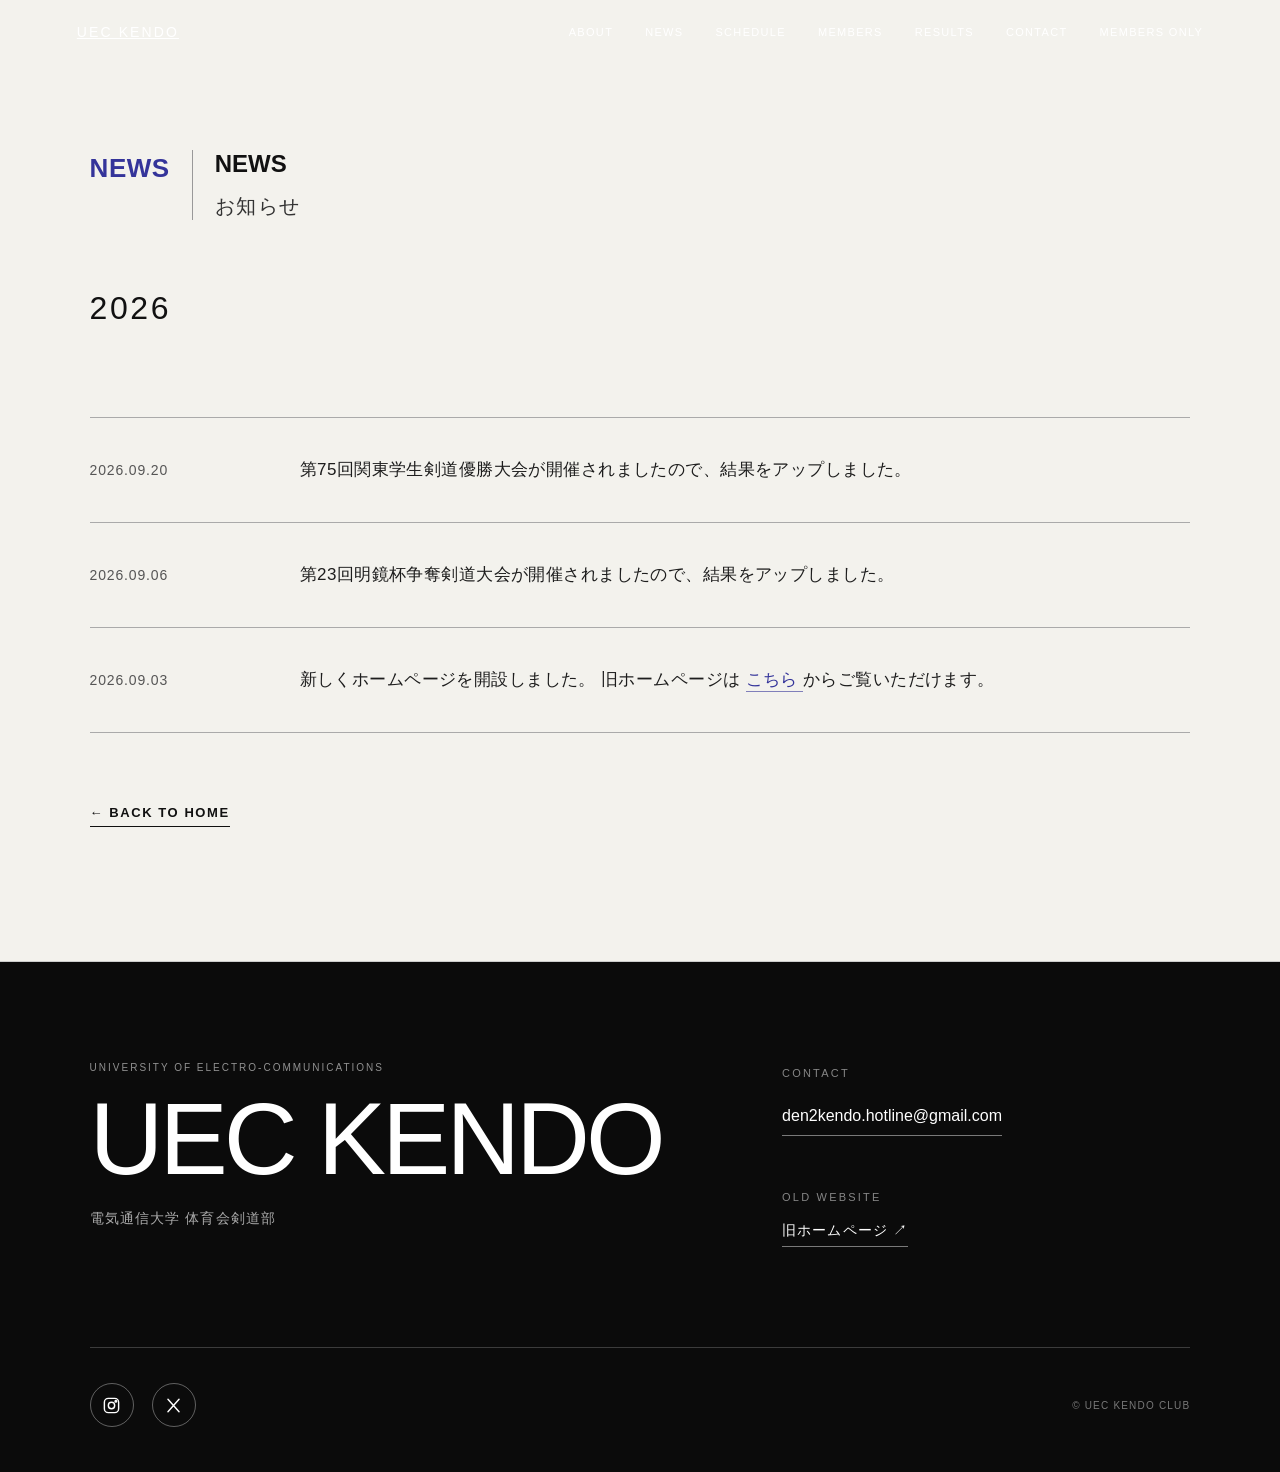
==== news.html @ 384ef1eb "update" ====
<!DOCTYPE html>
<html lang="ja">

<head>
  <meta charset="UTF-8">
  <meta name="viewport" content="width=device-width, initial-scale=1.0">

  <title>お知らせ | 電気通信大学体育会剣道部</title>

  <meta
    name="description"
    content="電気通信大学体育会剣道部のお知らせ一覧です。大会結果、稽古予定、活動情報などを掲載しています。"
  >

  <link rel="stylesheet" href="css/style.css">
</head>

<body>

  <header class="header">

    <a href="index.html" class="logo">
      UEC KENDO
    </a>

    <nav class="nav">
      <a href="index.html#about">ABOUT</a>
      <a href="news.html">NEWS</a>
      <a href="index.html#schedule">SCHEDULE</a>
      <a href="index.html#members">MEMBERS</a>
      <a href="index.html#results">RESULTS</a>
      <a href="index.html#contact">CONTACT</a>
      <a
        href="https://ueckendo-app.onrender.com/members/login"
        class="members-only-link"
      >
        MEMBERS ONLY
      </a>
    </nav>

    <button
      class="menu-button"
      type="button"
      aria-label="メニューを開く"
    >
      <span></span>
      <span></span>
      <span></span>
    </button>

    <div class="mobile-menu">

      <nav class="mobile-nav">
        <a href="index.html#about">ABOUT</a>
        <a href="news.html">NEWS</a>
        <a href="index.html#schedule">SCHEDULE</a>
        <a href="index.html#members">MEMBERS</a>
        <a href="index.html#results">RESULTS</a>
        <a href="index.html#contact">CONTACT</a>
        <a
          href="https://ueckendo-app.onrender.com/members/login"
          class="members-only-link"
        >
          MEMBERS ONLY
        </a>
      </nav>

    </div>

  </header>


  <main>

    <section class="section news-page">

      <div class="section-title">

        <span class="section-number">NEWS</span>

        <div class="section-title-text">
          <h1>NEWS</h1>
          <p>お知らせ</p>
        </div>

      </div>


      <div class="news-year">

        <h2>2026</h2>

        <div class="news-list">

          <article class="news-item">
            <p class="news-date">2026.09.20</p>

            <p class="news-title">
              第75回関東学生剣道優勝大会が開催されましたので、結果をアップしました。
            </p>
          </article>


          <article class="news-item">
            <p class="news-date">2026.09.06</p>

            <p class="news-title">
              第23回明鏡杯争奪剣道大会が開催されましたので、結果をアップしました。
            </p>
          </article>


          <article class="news-item">
            <p class="news-date">2026.09.03</p>

            <p class="news-title">
              新しくホームページを開設しました。
              旧ホームページは

              <a
                href="https://www.ueckendo.club.uec.ac.jp/index.html"
                target="_blank"
                rel="noopener noreferrer"
              >
                こちら
              </a>

              からご覧いただけます。
            </p>
          </article>

        </div>

      </div>

      <div class="news-back">
        <a href="index.html">
          ← BACK TO HOME
        </a>
      </div>

    </section>

  </main>


  <footer id="contact" class="footer">

    <div class="footer-top">

      <div class="footer-title">

        <p class="footer-small">
          UNIVERSITY OF ELECTRO-COMMUNICATIONS
        </p>

        <h2>UEC KENDO</h2>

        <p class="footer-jp">
          電気通信大学 体育会剣道部
        </p>

      </div>


      <div class="footer-contact">

        <p class="footer-label">CONTACT</p>

        <a
          href="mailto:den2kendo.hotline@gmail.com"
          class="footer-mail"
        >
          den2kendo.hotline@gmail.com
        </a>

        <div class="footer-old-site">

          <p class="footer-label">OLD WEBSITE</p>

          <a
            href="https://www.ueckendo.club.uec.ac.jp/index.html"
            target="_blank"
            rel="noopener noreferrer"
            class="footer-old-link"
          >
            旧ホームページ ↗
          </a>

        </div>

      </div>

    </div>


    <div class="footer-bottom">

      <div class="footer-sns">

        <a
          href="https://www.instagram.com/_dentsudai_kendo1210?igsi=Zm1hY2VjYTFmczhw"
          target="_blank"
          rel="noopener noreferrer"
          aria-label="Instagram"
        >
          <svg viewBox="0 0 24 24" aria-hidden="true">
            <rect x="3" y="3" width="18" height="18" rx="5"></rect>
            <circle cx="12" cy="12" r="4"></circle>
            <circle cx="17.5" cy="6.5" r="1"></circle>
          </svg>
        </a>

        <a
          href="https://x.com/ueckendoclub?s=11"
          target="_blank"
          rel="noopener noreferrer"
          aria-label="X"
        >
          <svg viewBox="0 0 24 24" aria-hidden="true">
            <path d="M5 4L19 20M19 4L5 20"></path>
          </svg>
        </a>

      </div>

      <p class="copyright">
        © UEC KENDO CLUB
      </p>

    </div>

  </footer>

  <script src="js/main.js"></script>

</body>
</html>
---- css/style.css ----
* {
  margin: 0;
  padding: 0;
  box-sizing: border-box;
}

html {
  scroll-behavior: smooth;
}

body {
  font-family:
    "Helvetica Neue",
    "Hiragino Kaku Gothic ProN",
    "Yu Gothic",
    sans-serif;

  background: #f3f2ed;
  color: #111;
}


/* ========================
   HEADER
======================== */

.header {
  position: fixed;
  top: 0;
  left: 0;

  width: 100%;
  padding: 24px 6%;

  display: flex;
  justify-content: space-between;
  align-items: center;

  z-index: 1000;

  /* MAINでは透明 */
  background: transparent;

  transition:
    background 0.35s ease,
    backdrop-filter 0.35s ease,
    box-shadow 0.35s ease;
}


/* MAINを抜けた後 */

.header.scrolled {
  background: rgba(52, 52, 154, 0.88);

  backdrop-filter: blur(12px);
  -webkit-backdrop-filter: blur(12px);

  box-shadow: 0 1px 0 rgba(255, 255, 255, 0.1);
}


/* ロゴ */

.logo {
  position: relative;
  z-index: 201;

  color: #fff;

  font-size: 14px;
  font-weight: 500;
  letter-spacing: 0.15em;
}


/* PCナビ */

.nav {
  display: flex;
  align-items: center;
  gap: 32px;
}

.nav a {
  color: #fff;

  text-decoration: none;

  font-size: 11px;
  letter-spacing: 0.12em;

  transition: opacity 0.2s;
}

.nav a:hover {
  opacity: 0.55;
}


/* アンカー移動時にヘッダーが被らない */

html {
  scroll-behavior: smooth;
  scroll-padding-top: 90px;
}

/* ========================
   HAMBURGER MENU
======================== */

.menu-button {
  display: none;

  position: relative;
  z-index: 201;

  width: 44px;
  height: 44px;

  padding: 0;

  border: none;
  background: transparent;

  cursor: pointer;
}

.menu-button span {
  position: absolute;
  left: 7px;

  width: 30px;
  height: 1px;

  background: #fff;

  transition:
    top 0.3s,
    transform 0.3s,
    opacity 0.3s;
}

.menu-button span:nth-child(1) {
  top: 13px;
}

.menu-button span:nth-child(2) {
  top: 21px;
}

.menu-button span:nth-child(3) {
  top: 29px;
}


/* ========================
   MOBILE MENU
======================== */

.mobile-menu {
  position: fixed;

  top: 75px;
  right: 5%;

  width: min(320px, 90vw);

  padding: 25px;

  background: rgba(52, 52, 154, 0.72);

  backdrop-filter: blur(14px);
  -webkit-backdrop-filter: blur(14px);

  border: 1px solid rgba(255, 255, 255, 0.35);

  border-radius: 16px;

  opacity: 0;
  visibility: hidden;

  transform: translateY(-10px);

  z-index: 200;

  transition:
    opacity 0.25s,
    visibility 0.25s,
    transform 0.25s;
}

.mobile-nav {
  display: flex;
  flex-direction: column;
}

.mobile-nav a {
  padding: 14px 4px;

  border-bottom: 1px solid rgba(255, 255, 255, 0.35);

  color: #fff;

  text-decoration: none;

  font-size: 18px;
  letter-spacing: 0.08em;
}

.mobile-nav a:last-child {
  border-bottom: none;
}


/* 開いた状態 */

.header.menu-open .mobile-menu {
  opacity: 1;
  visibility: visible;

  transform: translateY(0);
}


/* 三本線 → × */

.header.menu-open .menu-button span:nth-child(1) {
  top: 21px;
  transform: rotate(45deg);
}

.header.menu-open .menu-button span:nth-child(2) {
  opacity: 0;
}

.header.menu-open .menu-button span:nth-child(3) {
  top: 21px;
  transform: rotate(-45deg);
}


/* ========================
   SMARTPHONE
======================== */

@media (max-width: 800px) {

  .header {
    padding: 24px 6%;
  }

  .nav {
    display: none;
  }

  .logo {
    display: block;
    position: relative;
    z-index: 201;
  }

  .menu-button {
    display: block;
  }

}

/* ========================
   HERO
======================== */

.hero {
  position: relative;

  min-height: 100vh;

  display: flex;
  align-items: flex-end;

  padding:
    120px
    6%
    80px;

  background:
    linear-gradient(
      rgba(0, 0, 0, 0.15),
      rgba(0, 0, 0, 0.35)
    ),
    url("../images/main.jpg");

  background-size: cover;
  background-position: center;

  color: #fff;
}

.hero-content {
  width: 100%;
}

.hero-en {
  margin-bottom: 25px;

  font-size: 12px;

  letter-spacing: 0.28em;
}

.hero h1 {
  font-size: clamp(52px, 7.5vw, 118px);

  line-height: 1.05;

  font-weight: 500;

  letter-spacing: -0.03em;
}

.hero-copy {
  margin-top: 35px;

  font-size: 18px;

  letter-spacing: 0.25em;
}

.scroll {
  position: absolute;

  right: 4%;
  bottom: 45px;

  font-size: 10px;

  letter-spacing: 0.25em;

  writing-mode: vertical-rl;
}


/* ========================
   COMMON SECTION
======================== */

.section {
  padding:180px 7% 140px;

  border-bottom: 1px solid #ccc;
}


/* セクション見出し全体 */

.section-title {
  display: flex;
  align-items: flex-start;

  gap: 22px;
}


/* 01、02、03、04 */

.section-number {
  padding-top: 5px;

  font-size: 26px;
  font-weight: 600;
  line-height: 1;

  color: #34349a;

  letter-spacing: 0.05em;
}


/* 縦線より右側 */

.section-title-text {
  padding-left: 22px;

  border-left: 1px solid #999;
}


/* ABOUT、NEWS、MEMBERSなど */

.section-title-text h2 {
  margin: 0;

  font-size: clamp(36px, 4vw, 58px);

  line-height: 0.9;

  font-weight: 400;
  letter-spacing: -0.02em;
}


/* 日本語サブタイトル */

.section-title-text p {
  margin-top: 14px;

  font-size: 20px;
  line-height: 1.4;

  letter-spacing: 0.08em;

  color: #333;
}


/* ========================
   SMARTPHONE
======================== */

@media (max-width: 800px) {

  .section {
    padding:
      90px
      6%;
  }

  .section-title {
    gap: 14px;
  }

  .section-number {
    padding-top: 4px;

    font-size: 20px;
  }

  .section-title-text {
    padding-left: 14px;
  }

  .section-title-text h2 {
    font-size: 36px;
  }

  .section-title-text p {
    margin-top: 10px;

    font-size: 15px;
  }

}




/* ========================
   ABOUT
======================== */

.about-section {
  overflow: hidden;

  background:
    radial-gradient(
      circle at 85% 20%,
      rgba(52, 52, 154, 0.045),
      transparent 35%
    ),
    #f3f2ed;
}


/* ========================
   SECTION TITLE
======================== */

.section-title {
  display: flex;
  align-items: flex-start;

  gap: 22px;
}


.section-number {
  padding-top: 5px;

  font-size: 26px;
  font-weight: 600;
  line-height: 1;

  color: #34349a;

  letter-spacing: 0.02em;
}


.section-title-text {
  padding-left: 22px;

  border-left: 1px solid #999;
}


.section-title-text h2 {
  margin: 0;

  font-size: clamp(36px, 4vw, 58px);
  line-height: 0.9;

  font-weight: 400;
  letter-spacing: -0.02em;

  color: #111;
}


.section-title-text p {
  margin-top: 14px;

  font-size: 20px;
  line-height: 1.4;

  letter-spacing: 0.08em;

  color: #333;
}


/* ========================
   PHILOSOPHY
======================== */

.philosophy {
  margin-top: 100px;
}


.small-title {
  margin: 0;

  font-size: 12px;
  font-weight: 500;

  letter-spacing: 0.15em;

  color: #333;
}


.philosophy h3 {
  margin-top: 15px;

  font-size: 24px;
  font-weight: 500;

  letter-spacing: 0.03em;

  color: #171717;
}


/* 理念の大きな文章 */

.philosophy-main {
  max-width: 1100px;

  margin-top: 55px;
  margin-bottom: 80px;

  font-size: clamp(28px, 3.6vw, 54px);
  font-weight: 400;

  line-height: 1.55;
  letter-spacing: 0.03em;

  color: #111;

  word-break: normal;
  overflow-wrap: normal;
}


/* ========================
   PHILOSOPHY LIST
======================== */

.philosophy-list {
  border-top: 1px solid #aaa;
}


.philosophy-item {
  display: grid;
  grid-template-columns: 120px 1fr;

  gap: 40px;

  padding: 42px 0;

  border-bottom: 1px solid #aaa;
}


/* 01 02 03 */

.philosophy-item > span {
  padding-top: 3px;

  font-size: 13px;
  font-weight: 500;

  letter-spacing: 0.15em;

  color: #555;
}


/* 本文 */

.philosophy-item p {
  max-width: 900px;

  margin: 0;

  font-size: 17px;
  font-weight: 400;

  line-height: 2;
  letter-spacing: 0.035em;

  color: #1d1d1d;
}


/* ========================
   SOKO
======================== */

.soko {
  margin-top: 160px;
  padding-top: 40px;
}


.soko-content {
  display: grid;
  grid-template-columns: 1fr 1.4fr;

  gap: 100px;

  margin-top: 45px;
}


/* 私たちが大切にする言葉 */

.soko-title > p {
  margin: 0 0 20px;

  font-size: 16px;
  font-weight: 400;

  letter-spacing: 0.06em;

  color: #222;
}


/* 素光 */

.soko-title h3 {
  margin: 0;

  font-size: clamp(80px, 11vw, 160px);
  line-height: 1;

  font-weight: 400;
  letter-spacing: 0.05em;

  color: #111;
}


/* ========================
   SOKO DESCRIPTION
======================== */

.soko-description {
  padding-top: 15px;
}


/* 由来 */

.soko-origin {
  margin: 0;

  font-size: 17px;
  font-weight: 400;

  line-height: 2;
  letter-spacing: 0.025em;

  color: #1d1d1d;
}


/* ========================
   素心・点火・放光
======================== */

.soko-words {
  margin-top: 45px;

  border-top: 1px solid #aaa;
}


.soko-words > div {
  display: grid;
  grid-template-columns: 100px 1fr;

  align-items: center;

  padding: 22px 0;

  border-bottom: 1px solid #aaa;
}


/* 素心など */

.soko-words dt {
  font-size: 18px;
  font-weight: 500;

  color: #171717;
}


/* 意味 */

.soko-words dd {
  margin: 0;

  font-size: 16px;
  font-weight: 400;

  line-height: 1.7;

  color: #333;
}


/* ========================
   最後の説明文
======================== */

.soko-message {
  margin-top: 45px;

  font-size: 17px;
  font-weight: 400;

  line-height: 2;
  letter-spacing: 0.025em;

  color: #1d1d1d;
}


/* ========================
   ABOUT - SMARTPHONE
======================== */

@media (max-width: 800px) {

  /* SECTION TITLE */

  .section-title {
    gap: 14px;
  }


  .section-number {
    padding-top: 4px;

    font-size: 20px;
  }


  .section-title-text {
    padding-left: 14px;
  }


  .section-title-text h2 {
    font-size: 36px;
  }


  .section-title-text p {
    margin-top: 10px;

    font-size: 16px;
  }


  /* PHILOSOPHY */

  .philosophy {
    margin-top: 70px;
  }


  .small-title {
    font-size: 11px;
  }


  .philosophy h3 {
    margin-top: 12px;

    font-size: 20px;
    line-height: 1.6;
  }


  .philosophy-main {
    margin-top: 40px;
    margin-bottom: 60px;

    font-size: 26px;
    line-height: 1.6;

    letter-spacing: 0.02em;
  }


  .philosophy-item {
    grid-template-columns: 42px 1fr;

    gap: 14px;

    padding: 30px 0;
  }


  .philosophy-item > span {
    font-size: 11px;
  }


  .philosophy-item p {
    font-size: 15px;

    line-height: 1.9;
    letter-spacing: 0.02em;
  }


  /* SOKO */

  .soko {
    margin-top: 100px;
    padding-top: 20px;
  }


  .soko-content {
    grid-template-columns: 1fr;

    gap: 50px;

    margin-top: 35px;
  }


  .soko-title > p {
    font-size: 14px;
  }


  .soko-title h3 {
    font-size: 90px;
  }


  .soko-description {
    padding-top: 0;
  }


  .soko-origin {
    font-size: 15px;

    line-height: 1.9;
  }


  .soko-words {
    margin-top: 35px;
  }


  .soko-words > div {
    grid-template-columns: 80px 1fr;

    padding: 19px 0;
  }


  .soko-words dt {
    font-size: 17px;
  }


  .soko-words dd {
    font-size: 14px;
  }


  .soko-message {
    margin-top: 35px;

    font-size: 15px;

    line-height: 1.9;
  }

}

/* ========================
   NEWS
======================== */

#news {
  background: #fff;
}


/* ニュース一覧 */

.news-list {
  margin-top: 90px;

  border-top: 1px solid #aaa;
}


/* 1件 */

.news-item {
  min-height: 105px;

  display: grid;
  grid-template-columns: 180px 1fr;
  align-items: center;

  gap: 30px;

  padding: 24px 0;

  border-bottom: 1px solid #aaa;
}


/* 日付 */

.news-date {
  margin: 0;

  font-size: 14px;
  font-weight: 500;

  letter-spacing: 0.06em;

  color: #555;

  white-space: nowrap;
}


/* お知らせ本文 */

.news-title {
  margin: 0;

  font-size: 17px;
  font-weight: 400;

  line-height: 1.8;
  letter-spacing: 0.025em;

  color: #1d1d1d;
}


/* 本文内のリンク */

.news-title a {
  color: #34349a;

  font-weight: 500;
  text-decoration: none;

  padding-bottom: 2px;

  border-bottom: 1px solid rgba(52, 52, 154, 0.6);

  transition:
    opacity 0.2s,
    border-color 0.2s;
}


.news-title a:hover {
  opacity: 0.6;

  border-color: #34349a;
}


/* ========================
   NEWS - SMARTPHONE
======================== */

@media (max-width: 800px) {

  .news-list {
    margin-top: 60px;
  }


  .news-item {
    display: block;

    min-height: 0;

    padding: 25px 0;
  }


  .news-date {
    margin-bottom: 10px;

    font-size: 12px;
  }


  .news-title {
    width: 100%;

    font-size: 15px;

    line-height: 1.8;
    letter-spacing: 0.02em;
  }

}

/* ========================
   SCHEDULE
======================== */

#schedule {
  background: #f3f2ed;
}

.schedule-section {
  overflow: hidden;
}


/* ========================
   今月の予定
======================== */

.schedule-heading {
  margin-top: 90px;
}

.schedule-heading .small-title {
  font-size: 13px;
  font-weight: 500;

  letter-spacing: 0.15em;

  color: #444;
}

.schedule-heading h3 {
  margin-top: 15px;

  font-size: 34px;
  font-weight: 500;

  letter-spacing: 0.03em;

  color: #171717;
}


/* ========================
   GOOGLE CALENDAR
======================== */

.calendar-wrapper {
  width: 100%;

  margin-top: 50px;

  overflow: hidden;

  border: 1px solid #aaa;

  background: #fff;
}

.calendar-wrapper iframe {
  display: block;

  width: 100%;
  height: 700px;

  border: 0;
}


/* ========================
   YEARLY SCHEDULE
======================== */

.yearly-section {
  padding-top: 120px;

  background: #f3f2ed;
}

.yearly-heading {
  margin-bottom: 50px;
}

.yearly-heading .small-title {
  font-size: 13px;
  font-weight: 500;

  letter-spacing: 0.15em;

  color: #444;
}

.yearly-heading h3 {
  margin-top: 15px;

  font-size: 34px;
  font-weight: 500;

  letter-spacing: 0.03em;

  color: #171717;
}


/* ========================
   年間予定一覧
======================== */

.yearly-list {
  border-top: 1px solid #aaa;
}

.yearly-item {
  min-height: 110px;

  display: grid;
  grid-template-columns: 140px 1fr;

  align-items: center;

  gap: 20px;

  padding: 28px 0;

  border-bottom: 1px solid #aaa;
}


/* 月 */

.yearly-month {
  font-size: 34px;
  font-weight: 400;

  line-height: 1;

  letter-spacing: 0.03em;

  color: #222;
}


/* 大会・行事 */

.yearly-events {
  display: flex;
  flex-direction: column;

  gap: 8px;

  font-size: 17px;
  font-weight: 400;

  line-height: 1.7;
  letter-spacing: 0.025em;

  color: #1d1d1d;
}

.yearly-events span {
  white-space: nowrap;
}


/* ========================
   SCHEDULE - SMARTPHONE
======================== */

@media (max-width: 800px) {

  /* 今月 */

  .schedule-heading {
    margin-top: 60px;
  }

  .schedule-heading .small-title {
    font-size: 11px;
  }

  .schedule-heading h3 {
    margin-top: 12px;

    font-size: 27px;
  }


  /* カレンダー */

  .calendar-wrapper {
    margin-top: 35px;
  }

  .calendar-wrapper iframe {
    height: 600px;
  }


  /* 年間予定 */

  .yearly-section {
    padding-top: 90px;
  }

  .yearly-heading {
    margin-bottom: 35px;
  }

  .yearly-heading .small-title {
    font-size: 11px;
  }

  .yearly-heading h3 {
    margin-top: 12px;

    font-size: 27px;
  }


  /* 一覧 */

  .yearly-item {
    grid-template-columns: 70px 1fr;

    min-height: 90px;

    gap: 15px;

    padding: 22px 0;
  }

  .yearly-month {
    font-size: 25px;
  }

  .yearly-events {
    gap: 6px;

    font-size: 15px;
    line-height: 1.7;
  }

  .yearly-events span {
    white-space: normal;
  }

}


/* ========================
   MEMBERS
======================== */

.members-section {
  position: relative;
  overflow: hidden;

  background-image:
    linear-gradient(
      rgba(247, 242, 229, 0.35),
      rgba(247, 242, 229, 0.35)
    ),
    url("../images/members-bg.png");

  background-size: cover;
  background-position: center;
  background-repeat: no-repeat;

  color: #171717;
}


/* ========================
   GRADE
======================== */

.grade-block {
  margin-top: 100px;
}

.grade-heading {
  display: flex;
  justify-content: space-between;
  align-items: center;

  margin-bottom: 40px;
}

.grade-heading h3 {
  font-size: 30px;
  font-weight: 500;
}


/* ========================
   BUTTONS
======================== */

.member-buttons {
  display: flex;
  gap: 10px;
}

.member-buttons button {
  width: 48px;
  height: 48px;

  border: 1px solid rgba(40, 30, 20, 0.4);
  border-radius: 50%;

  background: rgba(255, 255, 255, 0.55);

  backdrop-filter: blur(4px);
  -webkit-backdrop-filter: blur(4px);

  color: #222;

  font-size: 18px;

  cursor: pointer;

  transition:
    background 0.25s,
    color 0.25s,
    transform 0.25s;
}

.member-buttons button:hover {
  background: #34349a;
  color: #fff;

  transform: scale(1.05);
}


/* ========================
   MEMBER SLIDER
======================== */

.member-slider {
  display: flex;

  gap: 28px;

  overflow-x: hidden;

  padding: 25px 5px 40px;

  scroll-behavior: smooth;
  scrollbar-width: none;
}

.member-slider::-webkit-scrollbar {
  display: none;
}


/* ========================
   WOOD CARD
======================== */

.member-card {
  position: relative;

  flex: 0 0 290px;

  min-height: 340px;

  padding: 55px 28px 30px;

  border: 1px solid rgba(105, 68, 31, 0.45);

  border-radius: 3px;

  background:
    repeating-linear-gradient(
      90deg,
      rgba(120, 75, 30, 0.035) 0px,
      rgba(120, 75, 30, 0.035) 1px,
      transparent 1px,
      transparent 8px
    ),
    linear-gradient(
      90deg,
      #d6a86c 0%,
      #edc88f 25%,
      #dfb474 55%,
      #efca91 80%,
      #d5a267 100%
    );

  box-shadow:
    0 14px 24px rgba(50, 35, 20, 0.22),
    inset 0 0 20px rgba(255, 255, 255, 0.15);

  color: #20170f;

  text-align: center;

  transition:
    transform 0.3s,
    box-shadow 0.3s;
}


/* 穴 */

.member-card::before {
  content: "";

  position: absolute;

  top: 18px;
  left: 50%;

  width: 12px;
  height: 12px;

  transform: translateX(-50%);

  border-radius: 50%;

  background: #57402b;

  box-shadow:
    inset 0 2px 3px rgba(0, 0, 0, 0.5),
    0 0 0 3px rgba(255, 220, 160, 0.25);
}


/* hover */

.member-card:hover {
  transform: translateY(-8px);

  box-shadow:
    0 20px 32px rgba(50, 35, 20, 0.28),
    inset 0 0 20px rgba(255, 255, 255, 0.15);
}


/* ========================
   CARD TEXT
======================== */

.member-role {
  margin-bottom: 25px;

  font-size: 13px;
  font-weight: 600;
  letter-spacing: 0.15em;

  color: #3a2818;
}

.member-card h4 {
  margin-bottom: 35px;

  font-family:
    "Yu Mincho",
    "Hiragino Mincho ProN",
    serif;

  font-size: 28px;
  font-weight: 600;

  letter-spacing: 0.08em;

  color: #17110c;
}

.member-card dl {
  margin: 0;
}

.member-card dl > div {
  display: grid;
  grid-template-columns: 85px 1fr;

  gap: 12px;

  padding: 14px 0;

  border-top: 1px solid rgba(55, 35, 15, 0.38);

  text-align: left;
}

.member-card dt {
  font-size: 13px;
  font-weight: 500;

  color: #3d2b1c;
}

.member-card dd {
  margin: 0;

  font-size: 14px;
  font-weight: 500;
  line-height: 1.6;

  color: #17110c;
}


/* ========================
   MEMBERS - SMARTPHONE
======================== */

@media (max-width: 800px) {

  .members-section {
    background-position: center top;
    background-size: auto 100%;
  }

  .grade-block {
    margin-top: 70px;
  }

  .grade-heading {
    margin-bottom: 25px;
  }

  .grade-heading h3 {
    font-size: 24px;
  }

  .member-buttons button {
    width: 42px;
    height: 42px;
  }

  .member-slider {
    gap: 20px;
    padding-top: 20px;
  }

  .member-card {
    flex: 0 0 78vw;

    max-width: 300px;

    min-height: 320px;

    padding: 50px 25px 28px;
  }

  .member-card h4 {
    font-size: 26px;
  }

}


/* ========================
   RESULTS
======================== */

#results {
  background: #171717;
  color: #fff;
}


/* セクション全体 */

.results {
  min-height: 650px;

  padding: 140px 7% 100px;

  display: flex;
  flex-direction: column;
  justify-content: space-between;

  background: #171717;
  color: #fff;
}


/* ========================
   RESULTS TITLE
======================== */

/* 05 */

#results .section-number {
  color: #7777ff;
}


/* 縦線 */

#results .section-title-text {
  border-left-color: rgba(255, 255, 255, 0.45);
}


/* RESULTS */

#results .section-title-text h2 {
  color: #fff;
}


/* 試合結果 */

#results .section-title-text p {
  color: rgba(255, 255, 255, 0.75);
}


/* ========================
   RESULTS CONTENT
======================== */

.results-content {
  margin-top: 100px;
}


/* 説明文 */

.results-content p {
  max-width: 650px;

  font-size: 15px;
  line-height: 2;

  color: rgba(255, 255, 255, 0.72);
}


/* 試合結果ページへのリンク */

.results-link {
  display: inline-flex;
  align-items: center;

  gap: 20px;

  margin-top: 45px;

  padding-bottom: 8px;

  border-bottom: 1px solid rgba(255, 255, 255, 0.5);

  color: #fff;

  text-decoration: none;

  font-size: 14px;
  letter-spacing: 0.12em;

  transition:
    opacity 0.3s,
    gap 0.3s;
}

.results-link:hover {
  gap: 30px;
  opacity: 0.7;
}


/* 矢印 */

.results-link::after {
  content: "→";

  font-size: 18px;
}


/* ========================
   RESULTS - SMARTPHONE
======================== */

@media (max-width: 800px) {

  .results {
    min-height: 500px;

    padding: 110px 6% 80px;
  }

  #results .section-number {
    font-size: 20px;
  }

  #results .section-title-text h2 {
    font-size: 36px;
  }

  #results .section-title-text p {
    font-size: 16px;
  }

  .results-content {
    margin-top: 70px;
  }

  .results-content p {
    font-size: 14px;
    line-height: 1.9;
  }

  .results-link {
    margin-top: 35px;

    font-size: 13px;
  }

}

/* ========================
   FOOTER
======================== */

.footer {
  min-height: 500px;

  padding: 100px 7% 45px;

  display: flex;
  flex-direction: column;
  justify-content: space-between;

  background: #0b0b0b;
  color: #fff;
}


/* ========================
   FOOTER TOP
======================== */

.footer-top {
  display: grid;
  grid-template-columns: 1.5fr 1fr;

  gap: 80px;
}


/* 左側 */

.footer-small {
  margin: 0 0 20px;

  font-size: 10px;
  letter-spacing: 0.2em;

  color: rgba(255, 255, 255, 0.55);
}


.footer-title h2 {
  margin: 0;

  font-size: clamp(55px, 8vw, 120px);
  line-height: 0.9;

  font-weight: 400;
  letter-spacing: -0.04em;

  color: #fff;
}


.footer-jp {
  margin: 25px 0 0;

  font-size: 14px;
  letter-spacing: 0.08em;

  color: rgba(255, 255, 255, 0.65);
}


/* ========================
   CONTACT
======================== */

.footer-contact {
  padding-top: 5px;
}


.footer-label {
  margin: 0 0 25px;

  font-size: 11px;
  letter-spacing: 0.2em;

  color: rgba(255, 255, 255, 0.5);
}


.footer-mail {
  display: inline-block;

  padding-bottom: 7px;

  border-bottom: 1px solid rgba(255, 255, 255, 0.45);

  color: #fff;

  text-decoration: none;

  font-size: 16px;
  line-height: 1.5;

  transition:
    opacity 0.25s,
    border-color 0.25s;
}


.footer-mail:hover {
  opacity: 0.6;

  border-color: rgba(255, 255, 255, 0.8);
}


/* ========================
   FOOTER BOTTOM
======================== */

.footer-bottom {
  display: flex;
  justify-content: space-between;
  align-items: center;

  gap: 40px;

  margin-top: 100px;
  padding-top: 35px;

  border-top: 1px solid rgba(255, 255, 255, 0.2);
}


/* ========================
   SNS ICONS
======================== */

.footer-sns {
  display: flex;
  align-items: center;

  gap: 18px;
}


.footer-sns a {
  width: 44px;
  height: 44px;

  display: flex;
  align-items: center;
  justify-content: center;

  border: 1px solid rgba(255, 255, 255, 0.35);
  border-radius: 50%;

  color: #fff;

  text-decoration: none;

  transition:
    background 0.25s,
    color 0.25s,
    border-color 0.25s,
    transform 0.25s;
}


.footer-sns svg {
  width: 19px;
  height: 19px;

  fill: none;
  stroke: currentColor;

  stroke-width: 1.8;
  stroke-linecap: round;
  stroke-linejoin: round;
}


.footer-sns a:hover {
  background: #fff;
  color: #0b0b0b;

  border-color: #fff;

  transform: translateY(-3px);
}


/* ========================
   COPYRIGHT
======================== */

.copyright {
  margin: 0;

  font-size: 10px;
  letter-spacing: 0.12em;

  color: rgba(255, 255, 255, 0.45);
}

/* ========================
   OLD WEBSITE
======================== */

.footer-old-site {
  margin-top: 55px;
}

.footer-old-site .footer-label {
  margin-bottom: 18px;
}

.footer-old-link {
  display: inline-block;

  padding-bottom: 6px;

  border-bottom: 1px solid rgba(255, 255, 255, 0.45);

  color: #fff;
  text-decoration: none;

  font-size: 14px;
  letter-spacing: 0.08em;

  transition:
    opacity 0.25s,
    border-color 0.25s;
}

.footer-old-link:hover {
  opacity: 0.6;
  border-color: rgba(255, 255, 255, 0.8);
}


/* ========================
   FOOTER - SMARTPHONE
======================== */

@media (max-width: 800px) {

  .footer {
    min-height: auto;

    padding: 80px 6% 35px;
  }


  /* 上側を縦並び */

  .footer-top {
    grid-template-columns: 1fr;

    gap: 60px;
  }


  .footer-title h2 {
    font-size: 52px;
  }


  .footer-jp {
    margin-top: 18px;

    font-size: 12px;
  }


  /* CONTACT */

  .footer-label {
    margin-bottom: 18px;
  }


  .footer-mail {
    font-size: 14px;

    word-break: break-all;
  }


  /* 下側 */

  .footer-bottom {
    margin-top: 70px;
    padding-top: 30px;

    align-items: center;
  }


  /* SNS */

  .footer-sns {
    gap: 14px;
  }


  .footer-sns a {
    width: 42px;
    height: 42px;
  }


  .footer-sns svg {
    width: 18px;
    height: 18px;
  }


  .copyright {
    font-size: 9px;
  }

}


/* ========================
   VERY SMALL SCREEN
======================== */

@media (max-width: 480px) {

  .footer-title h2 {
    font-size: 44px;
  }


  .footer-bottom {
    flex-direction: column;
    align-items: flex-start;

    gap: 30px;
  }

}


/* ========================
   SMARTPHONE
======================== */

@media (max-width: 800px) {

  .header {
    padding: 25px 20px;
  }

  .nav {
    display: none;
  }

  .hero {
    padding:
      100px
      25px
      60px;
  }

  .hero h1 {
    font-size: 52px;
  }

  .hero-copy {
    font-size: 14px;
  }

  .section {
    padding:
      90px
      25px;
  }

  .section-title h2 {
    font-size: 55px;
  }

  .about-content {
    margin-top: 70px;
  }

  .about-content h3 {
    font-size: 27px;
  }

  .news-item {
    grid-template-columns: 1fr 30px;

    padding: 20px 0;
  }

  .news-item time {
    grid-column: 1 / 3;

    margin-bottom: -10px;
  }

  .member-grid {
    grid-template-columns:
      repeat(2, 1fr);
  }

  .results {
    min-height: 500px;

    padding:
      70px
      25px;
  }

  footer {
    padding:
      70px
      25px
      40px;
  }

}

/* ========================
   RESULTS LOADING
======================== */

.results-loading {
  position: fixed;

  inset: 0;

  width: 100%;
  height: 100vh;

  display: flex;
  align-items: center;
  justify-content: center;

  background: #171717;

  color: #fff;

  z-index: 99999;

  opacity: 0;
  visibility: hidden;

  transition:
    opacity 0.35s ease,
    visibility 0.35s ease;
}


.results-loading.active {
  opacity: 1;
  visibility: visible;
}


.results-loading-content {
  padding: 30px;

  text-align: center;
}


.results-loading-small {
  margin-bottom: 20px;

  font-size: 10px;
  letter-spacing: 0.2em;

  color: rgba(255, 255, 255, 0.5);
}


.results-loading h2 {
  margin: 0;

  font-size: clamp(52px, 8vw, 100px);
  font-weight: 400;

  line-height: 1;

  letter-spacing: -0.04em;
}


.results-loading-text {
  margin-top: 35px;

  font-size: 14px;
  letter-spacing: 0.08em;

  color: rgba(255, 255, 255, 0.7);
}


/* 3つの点 */

.results-loading-dots {
  display: flex;

  justify-content: center;

  gap: 8px;

  margin-top: 25px;
}


.results-loading-dots span {
  width: 6px;
  height: 6px;

  border-radius: 50%;

  background: #fff;

  animation: resultsLoadingDot 1.2s infinite ease-in-out;
}


.results-loading-dots span:nth-child(2) {
  animation-delay: 0.15s;
}


.results-loading-dots span:nth-child(3) {
  animation-delay: 0.3s;
}


@keyframes resultsLoadingDot {

  0%,
  80%,
  100% {
    opacity: 0.25;
    transform: translateY(0);
  }

  40% {
    opacity: 1;
    transform: translateY(-6px);
  }

}

/* ========================
   NEWS - VIEW ALL
======================== */

.news-more {
  margin-top: 40px;
  text-align: right;
}

.news-more-link {
  display: inline-flex;
  align-items: center;
  gap: 14px;

  color: #111;
  text-decoration: none;

  font-size: 14px;
  font-weight: 600;
  letter-spacing: 0.12em;

  padding-bottom: 6px;
  border-bottom: 1px solid #111;

  transition: opacity 0.3s ease;
}

.news-more-link:hover {
  opacity: 0.5;
}

.news-more-link span {
  transition: transform 0.3s ease;
}

.news-more-link:hover span {
  transform: translateX(5px);
}

/* ========================
   NEWS PAGE
======================== */

.news-page {
  padding-top: 150px;
  min-height: 80vh;
}

.news-year {
  margin-top: 70px;
}

.news-year > h2 {
  margin-bottom: 30px;

  font-size: 32px;
  font-weight: 500;
  letter-spacing: 0.08em;
}

.news-back {
  margin-top: 70px;
}

.news-back a {
  color: #111;
  text-decoration: none;

  font-size: 13px;
  font-weight: 600;
  letter-spacing: 0.12em;

  padding-bottom: 6px;
  border-bottom: 1px solid #111;

  transition: opacity 0.3s ease;
}

.news-back a:hover {
  opacity: 0.5;
}

@media (max-width: 700px) {

  .news-page {
    padding-top: 110px;
  }

  .news-year {
    margin-top: 45px;
  }

  .news-year > h2 {
    font-size: 26px;
  }

  .news-more {
    margin-top: 30px;
  }

}
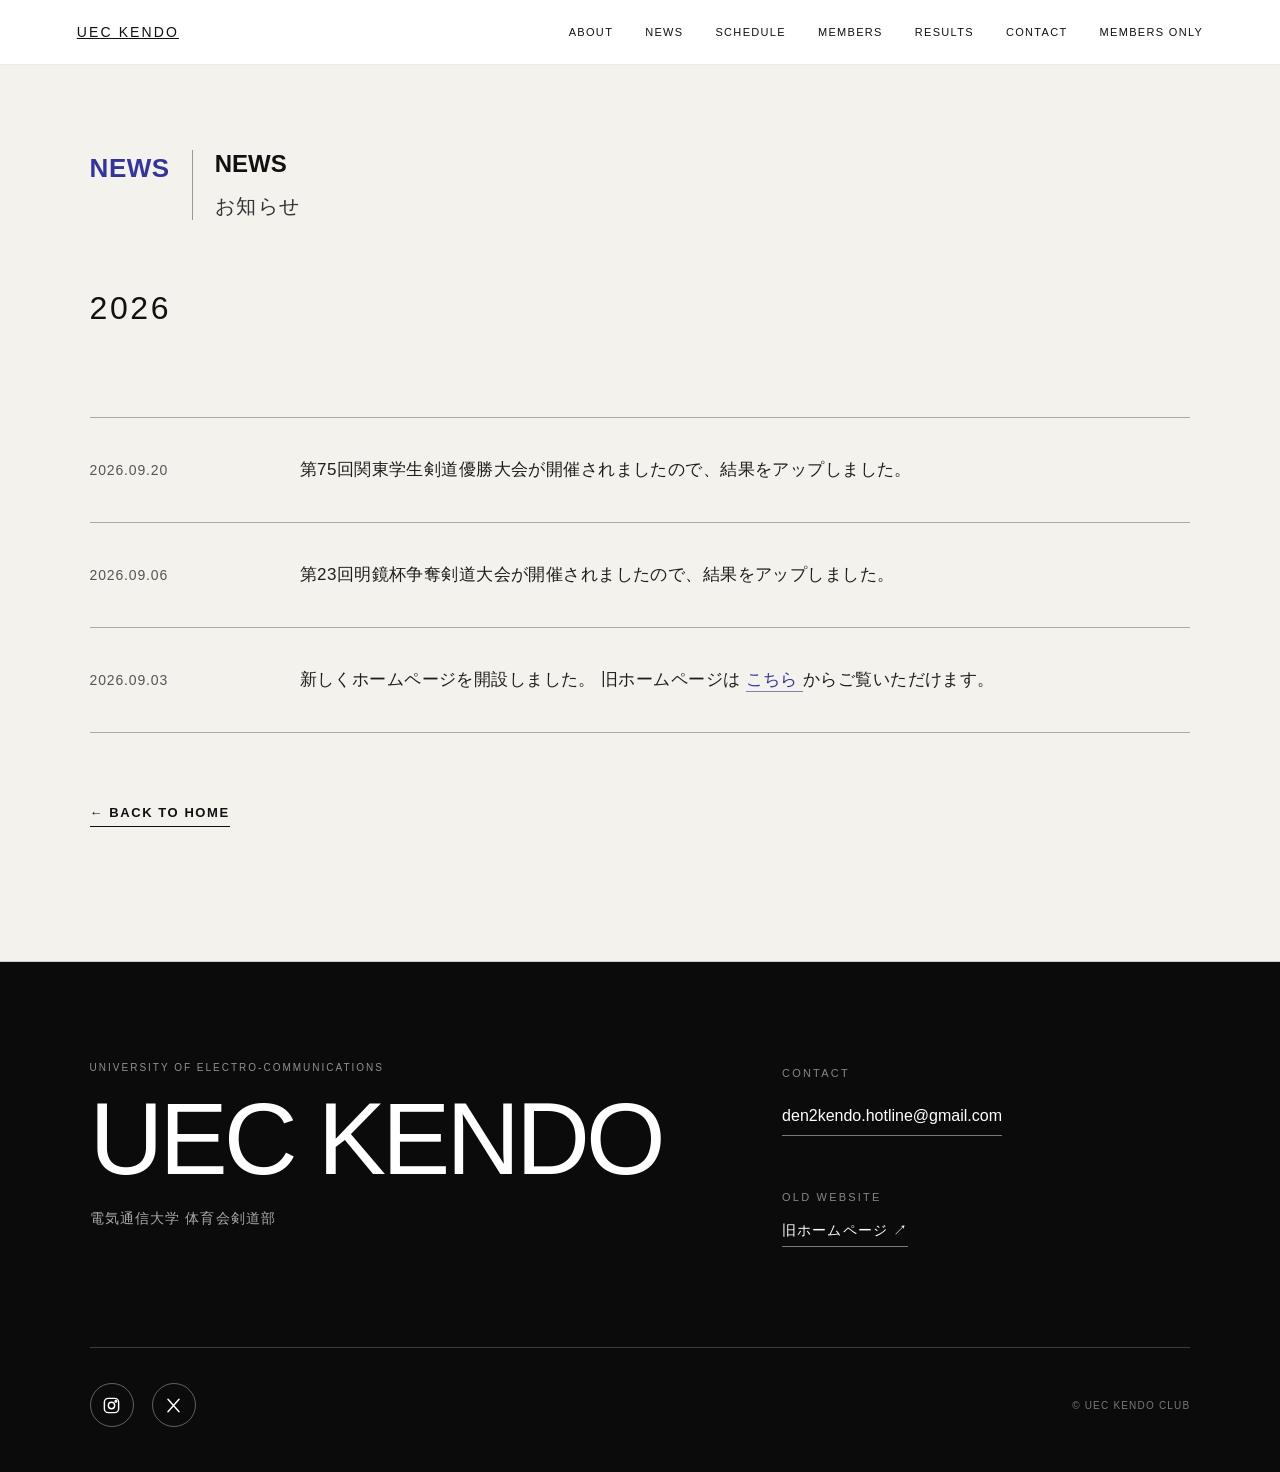
==== commit dc413798: "update" ====
--- a/news.html
+++ b/news.html
@@ -17,7 +17,7 @@
 
 <body>
 
-  <header class="header">
+  <header class="header subpage-header">
 
     <a href="index.html" class="logo">
       UEC KENDO
--- a/css/style.css
+++ b/css/style.css
@@ -2426,4 +2426,26 @@
     margin-top: 30px;
   }
 
+}
+
+/* ========================
+   SUB PAGE HEADER
+======================== */
+
+.subpage-header {
+  background: rgba(255, 255, 255, 0.96);
+  backdrop-filter: blur(10px);
+  -webkit-backdrop-filter: blur(10px);
+
+  border-bottom: 1px solid rgba(0, 0, 0, 0.08);
+}
+
+.subpage-header .logo,
+.subpage-header .nav a {
+  color: #111;
+}
+
+/* ハンバーガー */
+.subpage-header .menu-button span {
+  background: #111;
 }
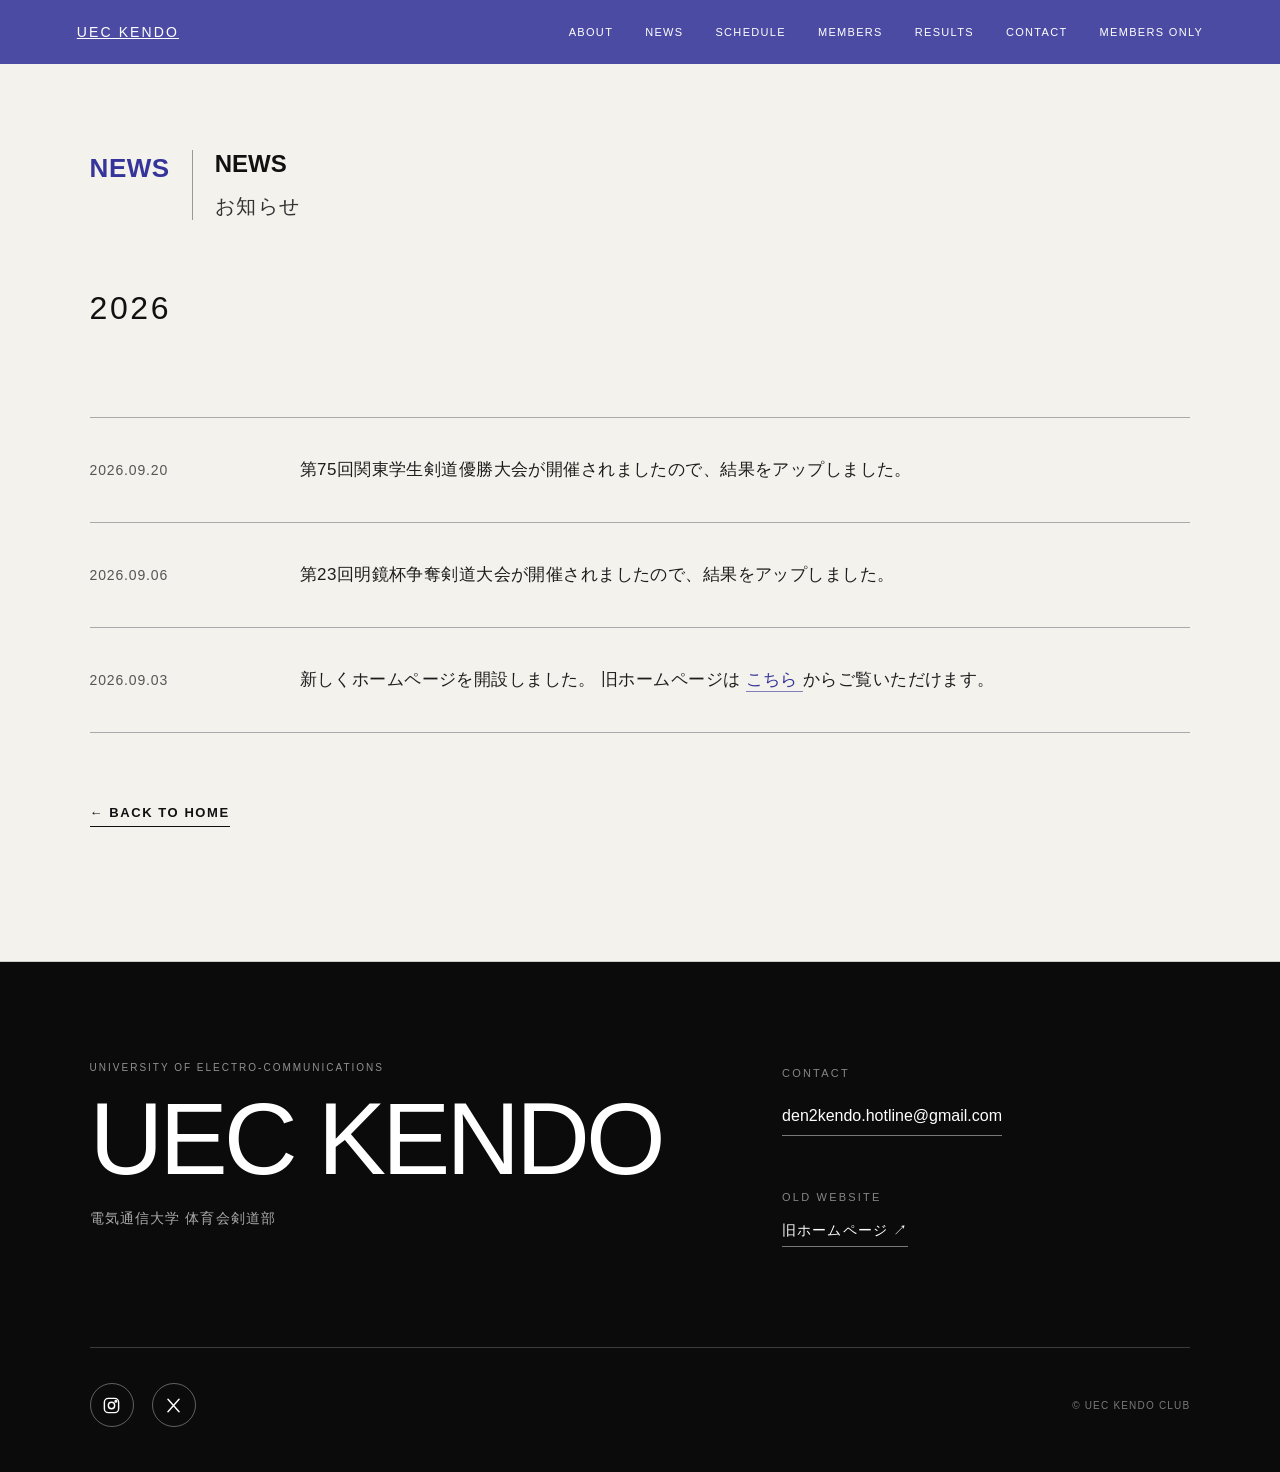
==== commit 36790974: "update" ====
--- a/news.html
+++ b/news.html
@@ -17,7 +17,7 @@
 
 <body>
 
-  <header class="header subpage-header">
+  <header class="header scrolled">
 
     <a href="index.html" class="logo">
       UEC KENDO
--- a/css/style.css
+++ b/css/style.css
@@ -2428,24 +2428,3 @@
 
 }
 
-/* ========================
-   SUB PAGE HEADER
-======================== */
-
-.subpage-header {
-  background: rgba(255, 255, 255, 0.96);
-  backdrop-filter: blur(10px);
-  -webkit-backdrop-filter: blur(10px);
-
-  border-bottom: 1px solid rgba(0, 0, 0, 0.08);
-}
-
-.subpage-header .logo,
-.subpage-header .nav a {
-  color: #111;
-}
-
-/* ハンバーガー */
-.subpage-header .menu-button span {
-  background: #111;
-}
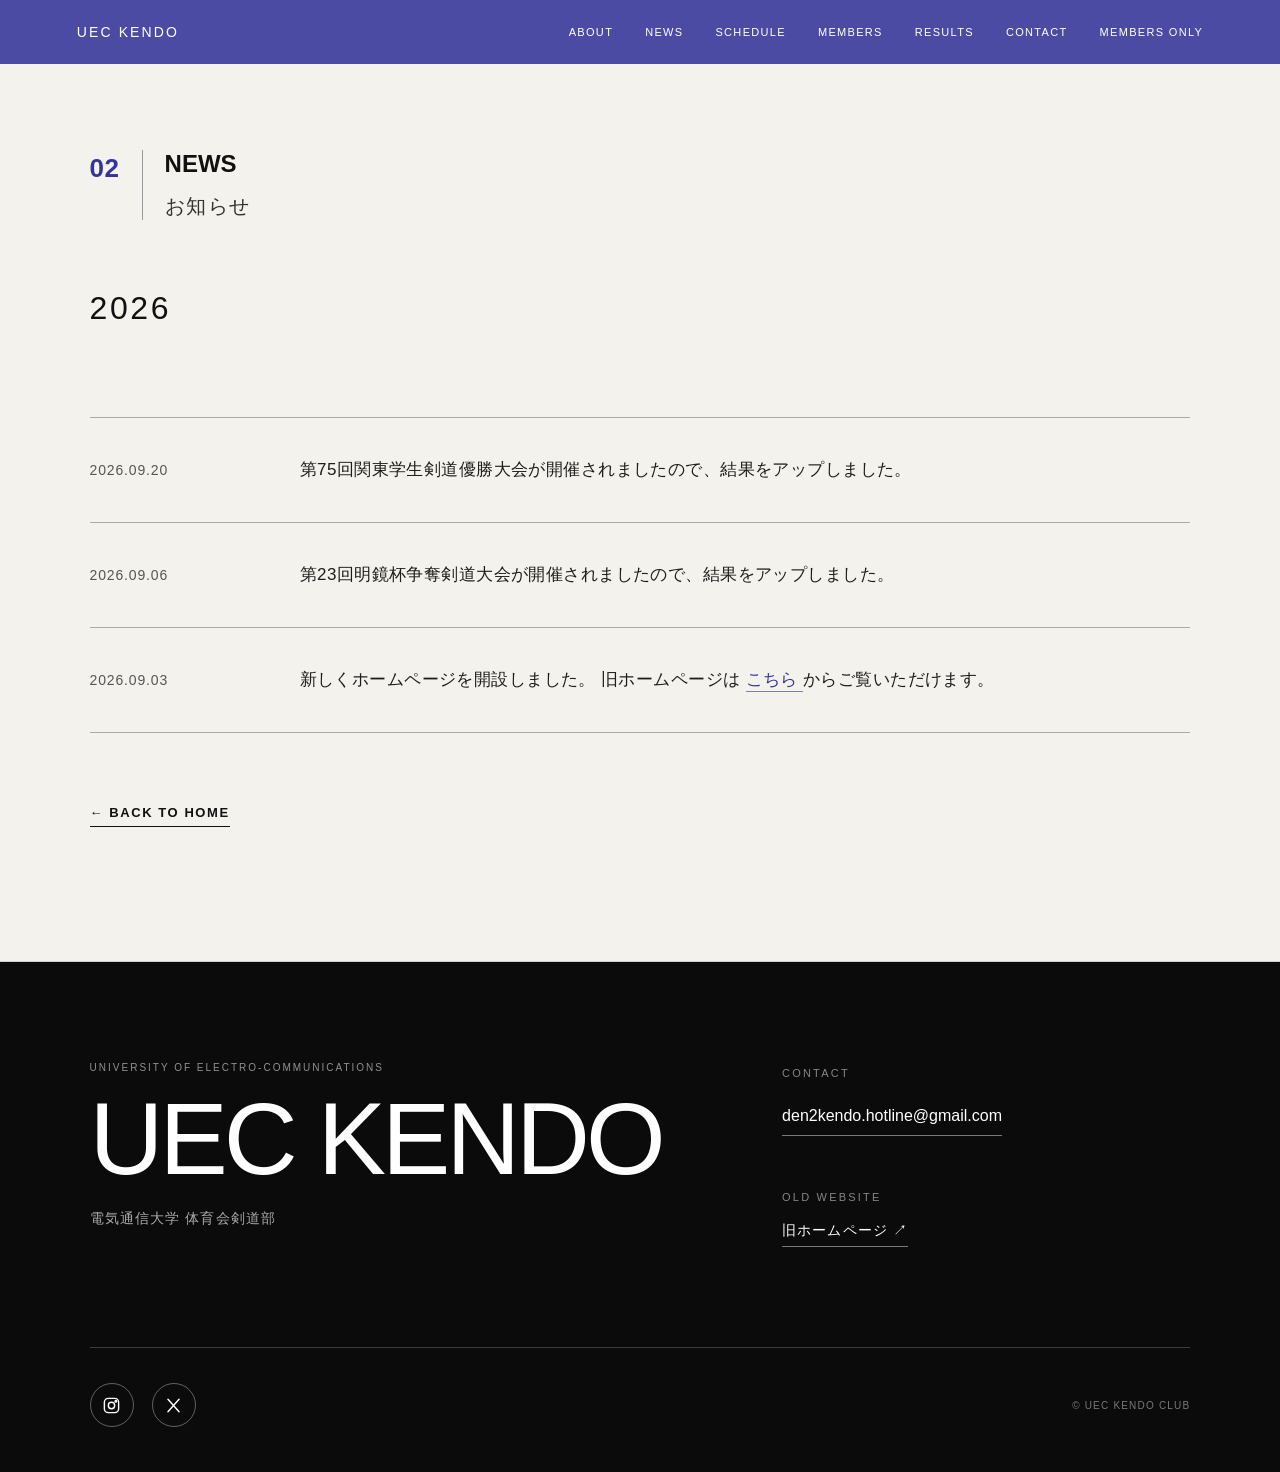
==== commit 00d32d9a: "update" ====
--- a/news.html
+++ b/news.html
@@ -52,7 +52,7 @@
 
       <nav class="mobile-nav">
         <a href="index.html#about">ABOUT</a>
-        <a href="news.html">NEWS</a>
+        <a href="index.html#news">NEWS</a>
         <a href="index.html#schedule">SCHEDULE</a>
         <a href="index.html#members">MEMBERS</a>
         <a href="index.html#results">RESULTS</a>
@@ -76,7 +76,7 @@
 
       <div class="section-title">
 
-        <span class="section-number">NEWS</span>
+        <span class="section-number">02</span>
 
         <div class="section-title-text">
           <h1>NEWS</h1>
--- a/css/style.css
+++ b/css/style.css
@@ -2408,6 +2408,20 @@
   opacity: 0.5;
 }
 
+.logo {
+  text-decoration: none;
+}
+
+.logo {
+  text-decoration: none;
+  color: #fff;
+  transition: opacity 0.3s ease;
+}
+
+.logo:hover {
+  opacity: 0.5;
+}
+
 @media (max-width: 700px) {
 
   .news-page {
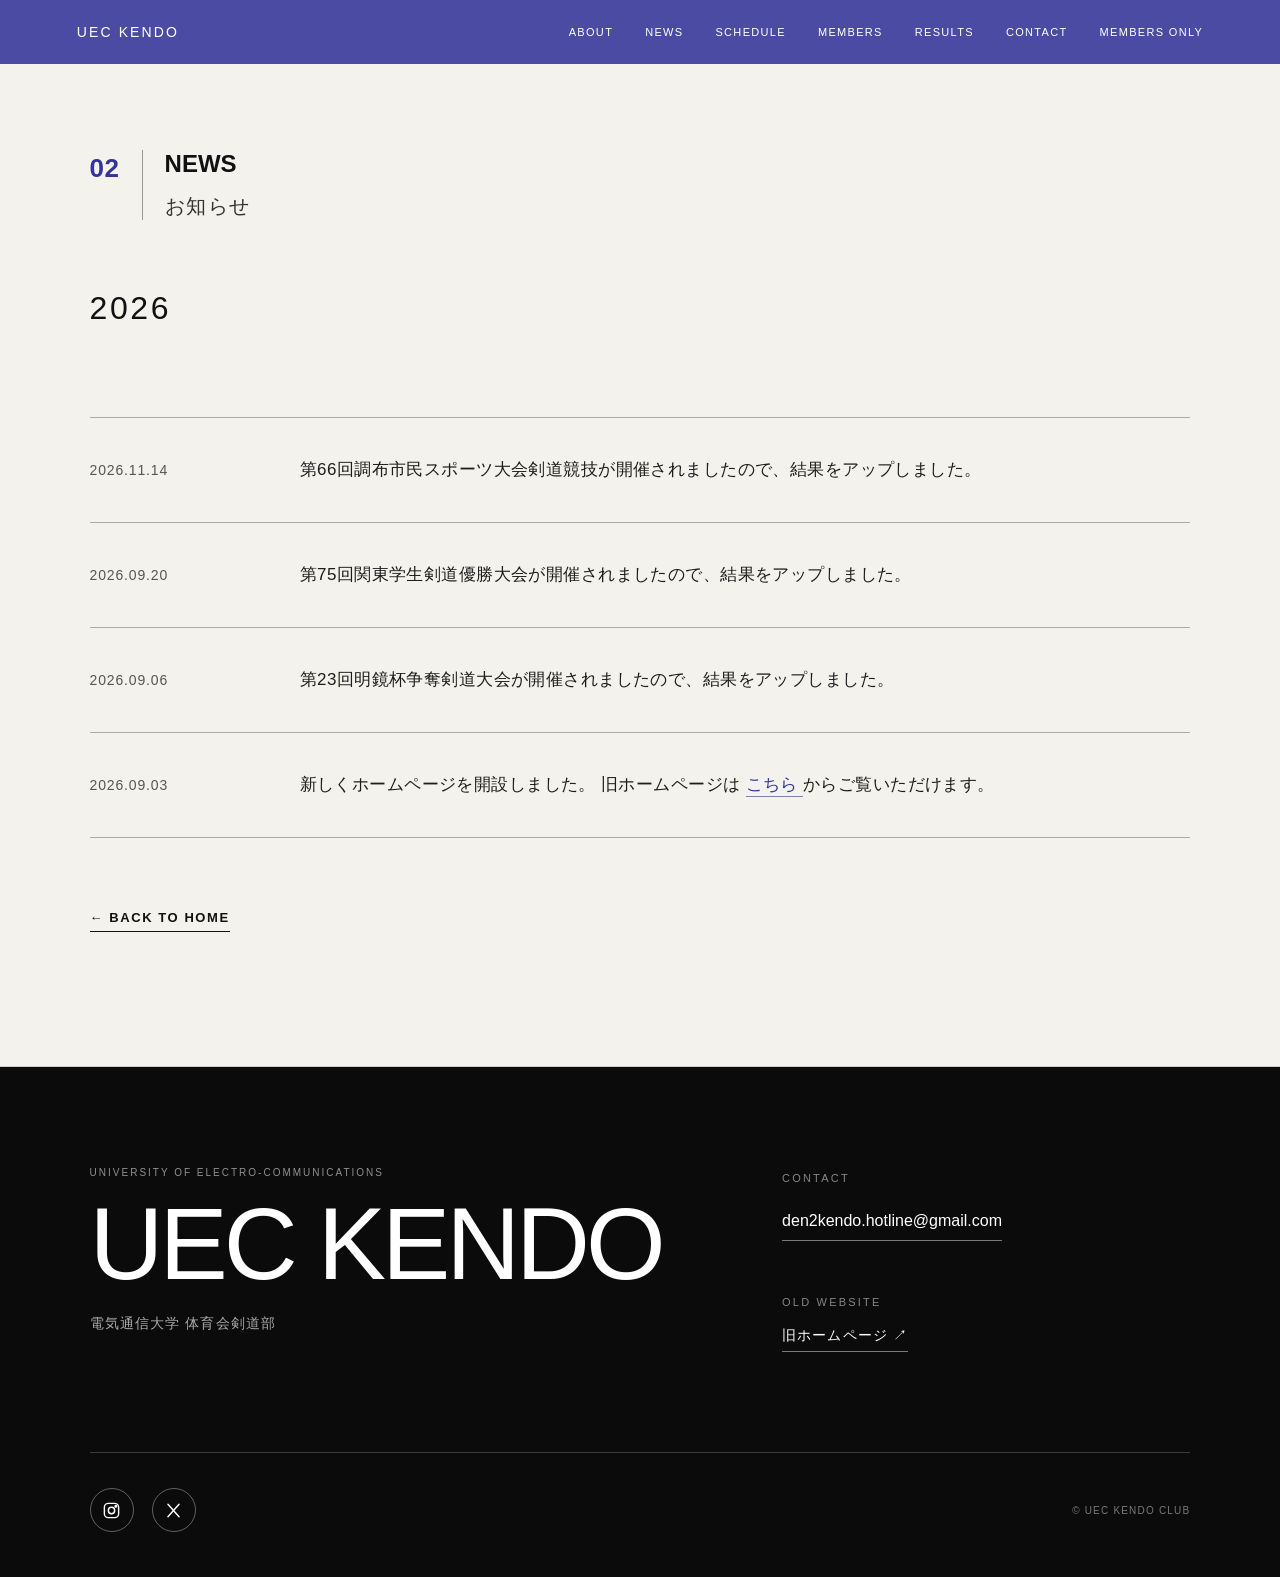
==== commit 73831478: "update" ====
--- a/news.html
+++ b/news.html
@@ -25,7 +25,7 @@
 
     <nav class="nav">
       <a href="index.html#about">ABOUT</a>
-      <a href="news.html">NEWS</a>
+      <a href="index.html#news">NEWS</a>
       <a href="index.html#schedule">SCHEDULE</a>
       <a href="index.html#members">MEMBERS</a>
       <a href="index.html#results">RESULTS</a>
@@ -93,6 +93,14 @@
         <div class="news-list">
 
           <article class="news-item">
+            <p class="news-date">2026.11.14</p>
+
+            <p class="news-title">
+              第66回調布市民スポーツ大会剣道競技が開催されましたので、結果をアップしました。
+            </p>
+          </article>
+
+          <article class="news-item">
             <p class="news-date">2026.09.20</p>
 
             <p class="news-title">
@@ -134,7 +142,7 @@
       </div>
 
       <div class="news-back">
-        <a href="index.html">
+        <a href="index.html#news">
           ← BACK TO HOME
         </a>
       </div>
--- a/css/style.css
+++ b/css/style.css
@@ -2205,18 +2205,16 @@
 
 .results-loading {
   position: fixed;
-
-  inset: 0;
-
-  width: 100%;
-  height: 100vh;
+  inset: -2px;
+  width: auto;
+  height: auto;
+  min-height: 100dvh;
 
   display: flex;
   align-items: center;
   justify-content: center;
 
   background: #171717;
-
   color: #fff;
 
   z-index: 99999;
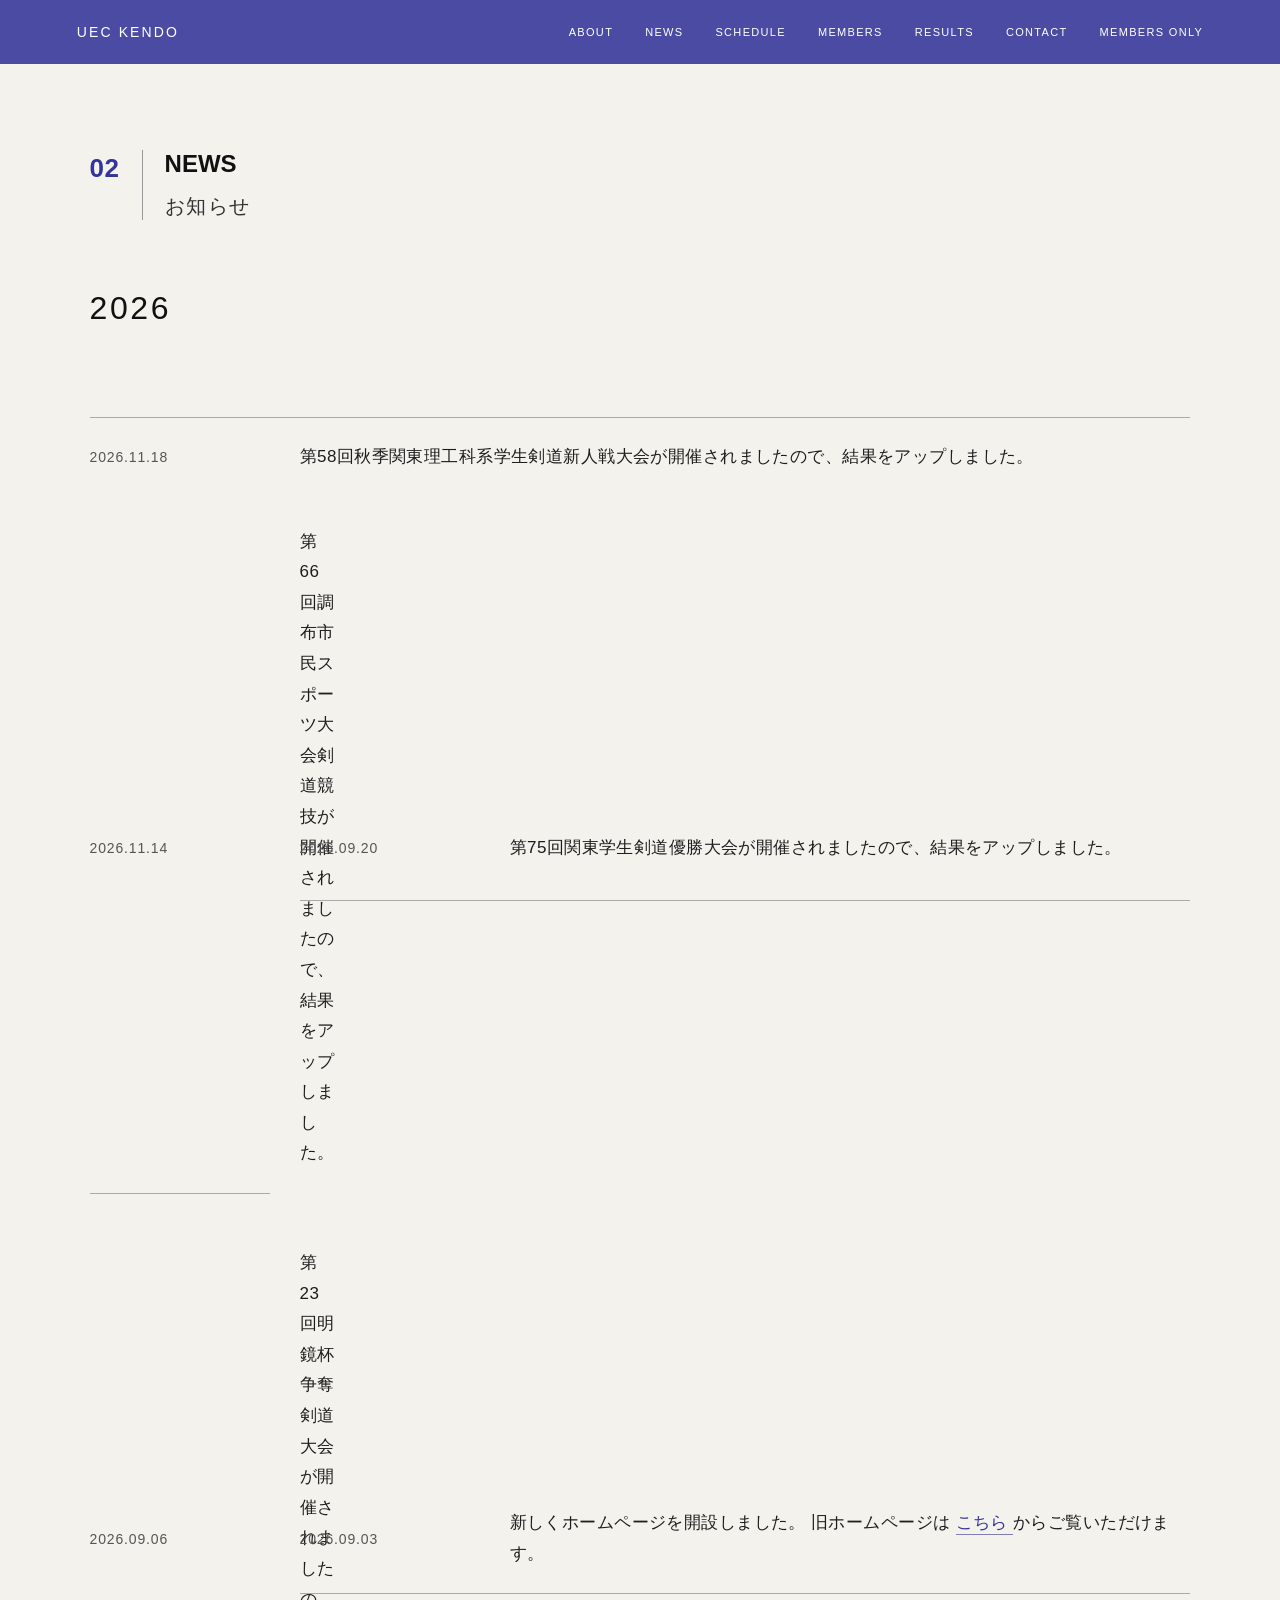
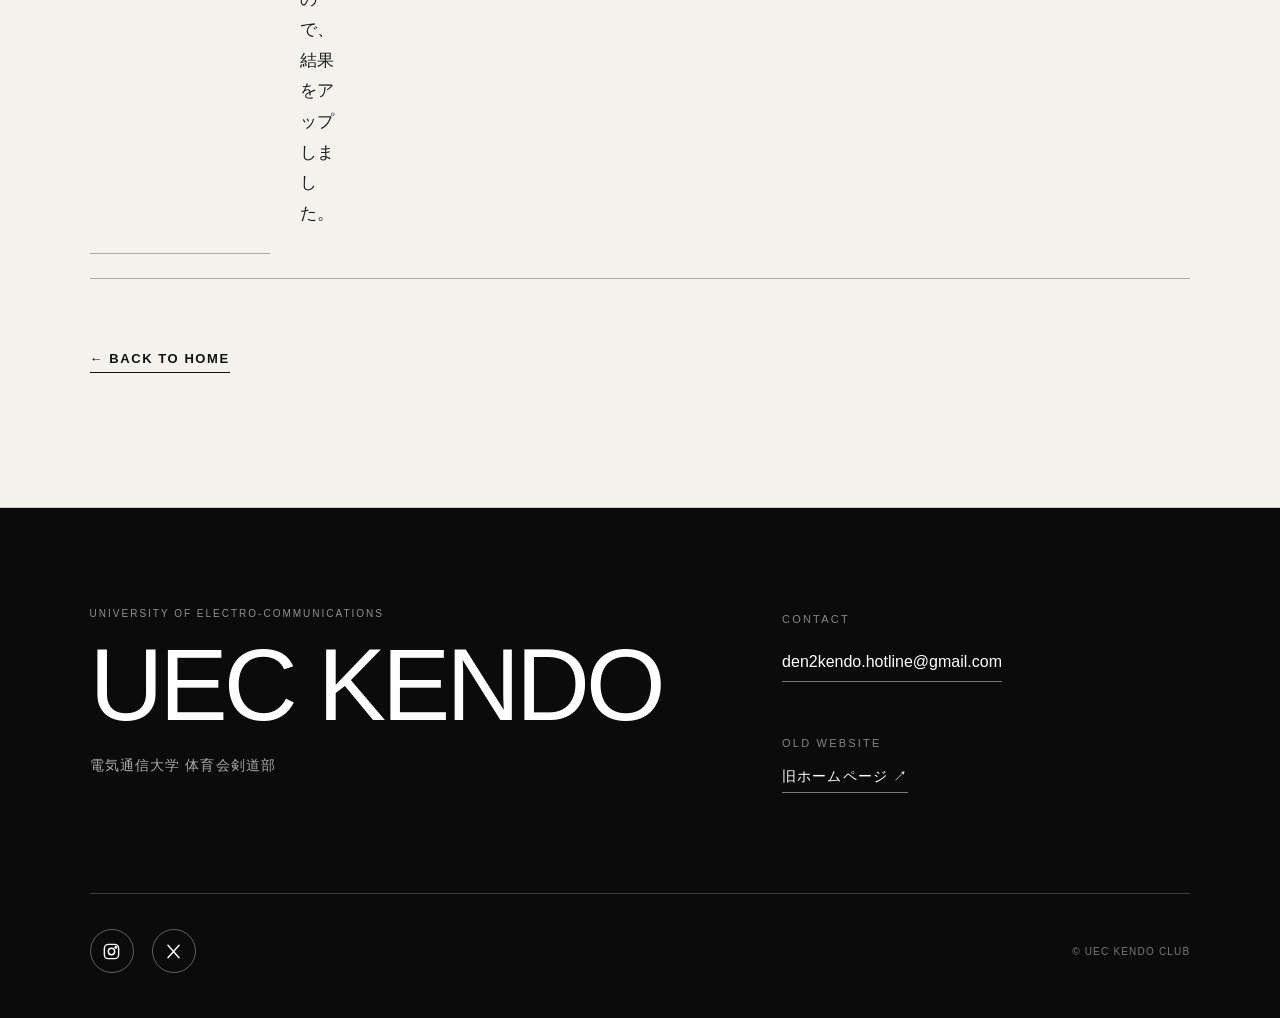
==== commit c90fd8fd: "update" ====
--- a/news.html
+++ b/news.html
@@ -93,6 +93,13 @@
         <div class="news-list">
 
           <article class="news-item">
+            <p class="news-date">2026.11.18</p>
+
+            <p class="news-title">
+              第58回秋季関東理工科系学生剣道新人戦大会が開催されましたので、結果をアップしました。
+            </p>
+
+          <article class="news-item">
             <p class="news-date">2026.11.14</p>
 
             <p class="news-title">
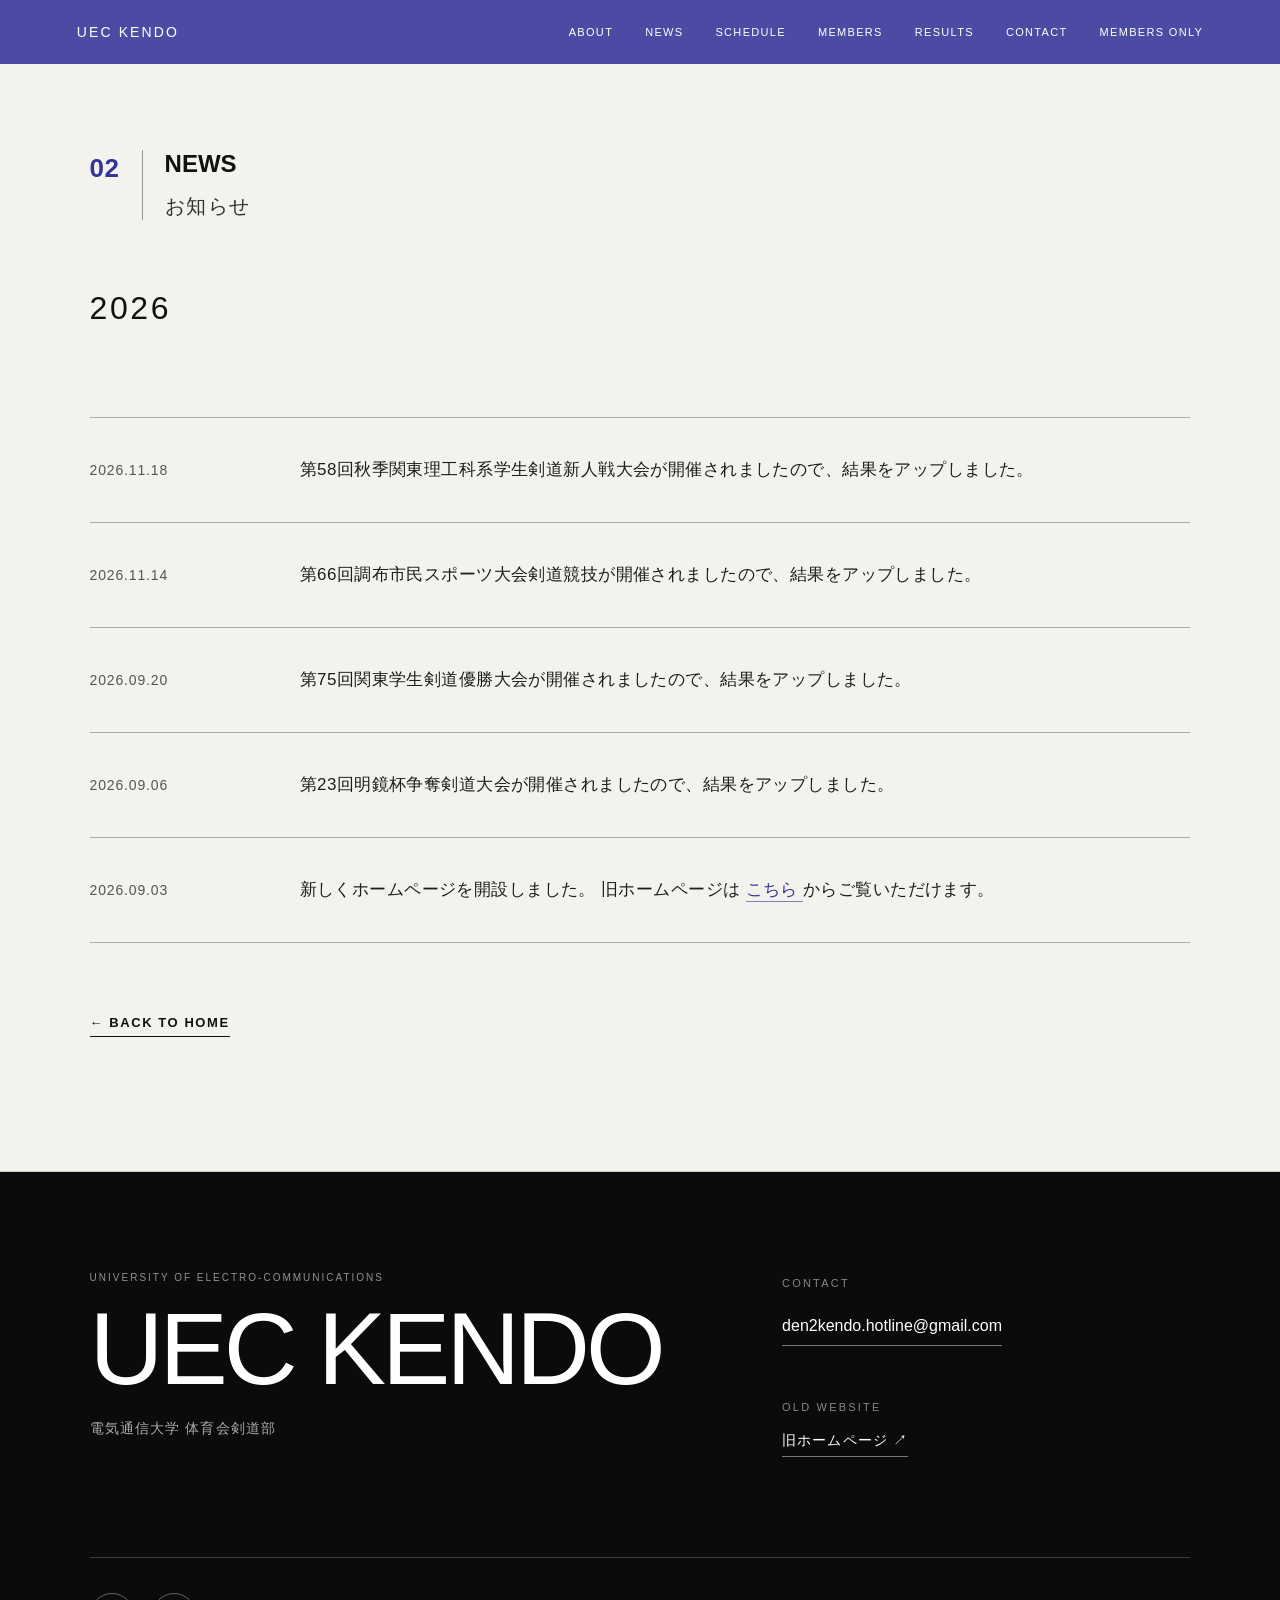
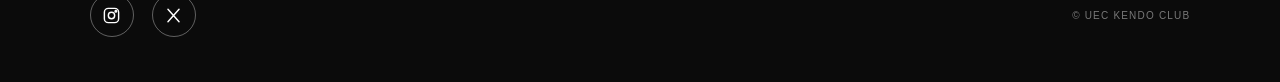
==== commit b2dcb676: "update" ====
--- a/news.html
+++ b/news.html
@@ -98,6 +98,7 @@
             <p class="news-title">
               第58回秋季関東理工科系学生剣道新人戦大会が開催されましたので、結果をアップしました。
             </p>
+          </article>
 
           <article class="news-item">
             <p class="news-date">2026.11.14</p>
